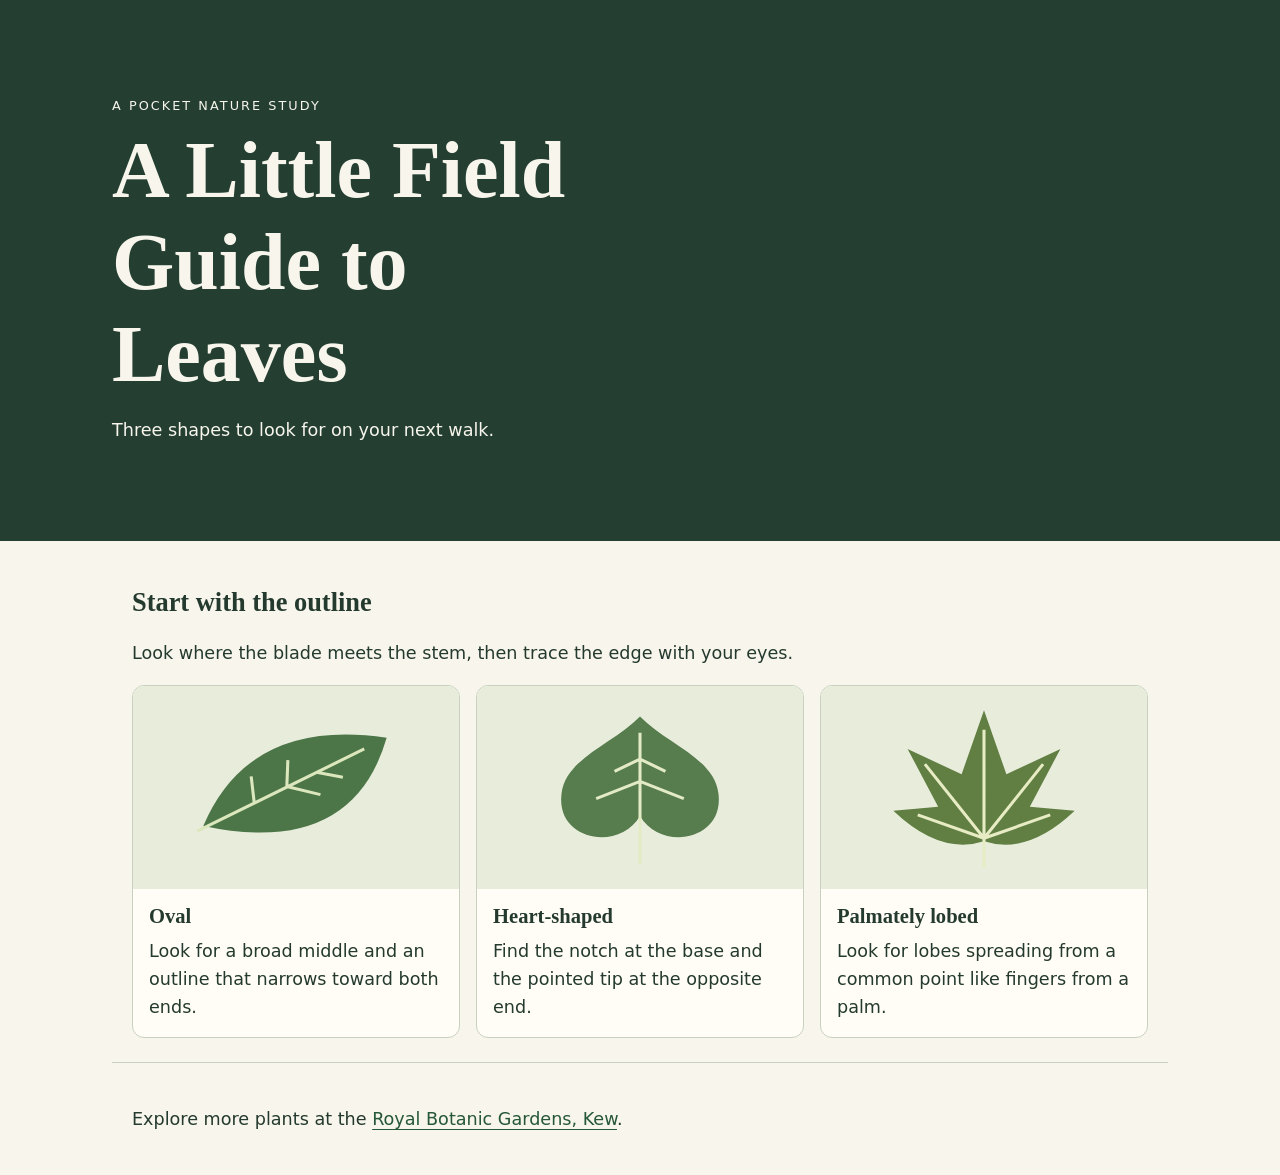
==== index.html @ 1b97a8b7 "Create index.html for leaf guide This HTML file serves as a field guide to leaves, featuring styles " ====
<!doctype html>
<html lang="en">

<head>
    <meta charset="utf-8" />
    <meta name="viewport" content="width=device-width, initial-scale=1" />
    <title>A Little Field Guide to Leaves</title>
    <style>
        * {
            box-sizing: border-box;
        }

        body {
            margin: 0;
            background: #f7f5ec;
            color: #253a2e;
            font: 1.1rem/1.6 system-ui, sans-serif;
        }

        header {
            background: #243f31;
            color: #f7f5ec;
            padding: clamp(2.5rem, 8vw, 6rem) 1.25rem;
        }

        .wrap,
        main,
        footer {
            max-width: 66rem;
            margin: auto;
        }

        header p,
        h1 {
            margin: 0;
        }

        .label {
            text-transform: uppercase;
            letter-spacing: .16em;
            font-size: .8rem;
        }

        h1,
        h2,
        h3 {
            font-family: Georgia, serif;
            line-height: 1.15;
        }

        h1 {
            font-size: clamp(2.5rem, 7vw, 5rem);
            max-width: 12ch;
            margin: .5rem 0 1rem;
        }

        main,
        footer {
            padding: 1.5rem 1.25rem;
        }

        .cards {
            display: grid;
            grid-template-columns: repeat(auto-fit, minmax(min(100%, 16rem), 1fr));
            gap: 1rem;
            list-style: none;
            margin: 0;
            padding: 0;
        }

        .cards li {
            border: 1px solid #c8d1c0;
            background: #fffdf6;
            border-radius: .75rem;
            overflow: hidden;
        }

        img {
            width: 100%;
            height: auto;
            display: block;
            background: #e8eddb;
        }

        .notes {
            padding: 1rem;
        }

        h3,
        .notes p {
            margin: 0;
        }

        .notes p {
            margin-top: .5rem;
        }

        footer {
            border-top: 1px solid #c8d1c0;
        }

        a {
            color: #255738;
            text-underline-offset: .2em;
        }
    </style>
</head>

<body>
    <header>
        <div class="wrap">
            <p class="label">A pocket nature study</p>
            <h1>A Little Field Guide to Leaves</h1>
            <p>Three shapes to look for on your next walk.</p>
        </div>
    </header>

    <main>
        <section aria-labelledby="shapes">
            <h2 id="shapes">Start with the outline</h2>
            <p>Look where the blade meets the stem, then trace the edge with your eyes.</p>
            <ul class="cards" role="list">
                <li>
                    <img width="320" height="200" alt="An oval green leaf with a smooth edge and pointed tip"
                        src="data:image/svg+xml,%3Csvg xmlns='http://www.w3.org/2000/svg' viewBox='0 0 320 200'%3E%3Cpath fill='%234c7548' d='M69 138Q114 31 249 51Q215 169 69 138Z'/%3E%3Cpath fill='none' stroke='%23dce7bd' stroke-width='3' d='M63 143L227 62M119 115L116 89M151 99L152 73M151 99L184 107M180 85L206 90'/%3E%3C/svg%3E" />
                    <div class="notes">
                        <h3>Oval</h3>
                        <p>Look for a broad middle and an outline that narrows toward both ends.</p>
                    </div>
                </li>
                <li>
                    <img width="320" height="200" alt="A heart-shaped leaf with a notch where the stem meets the blade"
                        src="data:image/svg+xml,%3Csvg xmlns='http://www.w3.org/2000/svg' viewBox='0 0 320 200'%3E%3Cpath fill='%23577c4e' d='M160 128C140 163 77 153 83 106C87 71 134 57 160 30C186 57 233 71 237 106C243 153 180 163 160 128Z'/%3E%3Cpath fill='none' stroke='%23e3ebc5' stroke-width='3' d='M160 176V46M160 94L117 111M160 94L203 111M160 72L135 84M160 72L185 84'/%3E%3C/svg%3E" />
                    <div class="notes">
                        <h3>Heart-shaped</h3>
                        <p>Find the notch at the base and the pointed tip at the opposite end.</p>
                    </div>
                </li>
                <li>
                    <img width="320" height="200" alt="A green leaf with five lobes radiating from its base"
                        src="data:image/svg+xml,%3Csvg xmlns='http://www.w3.org/2000/svg' viewBox='0 0 320 200'%3E%3Cpath fill='%23617f43' d='M160 153Q117 167 71 123L115 119L85 62L138 87L160 24L182 87L235 62L205 119L249 123Q203 167 160 153Z'/%3E%3Cpath fill='none' stroke='%23e7ecc4' stroke-width='3' d='M160 179V43M160 150L102 77M160 150L218 77M160 150L95 127M160 150L225 127'/%3E%3C/svg%3E" />
                    <div class="notes">
                        <h3>Palmately lobed</h3>
                        <p>Look for lobes spreading from a common point like fingers from a palm.</p>
                    </div>
                </li>
            </ul>
        </section>
    </main>

    <footer>
        <p>Explore more plants at the <a href="https://www.kew.org/">Royal Botanic Gardens, Kew</a>.</p>
    </footer>
</body>

</html>
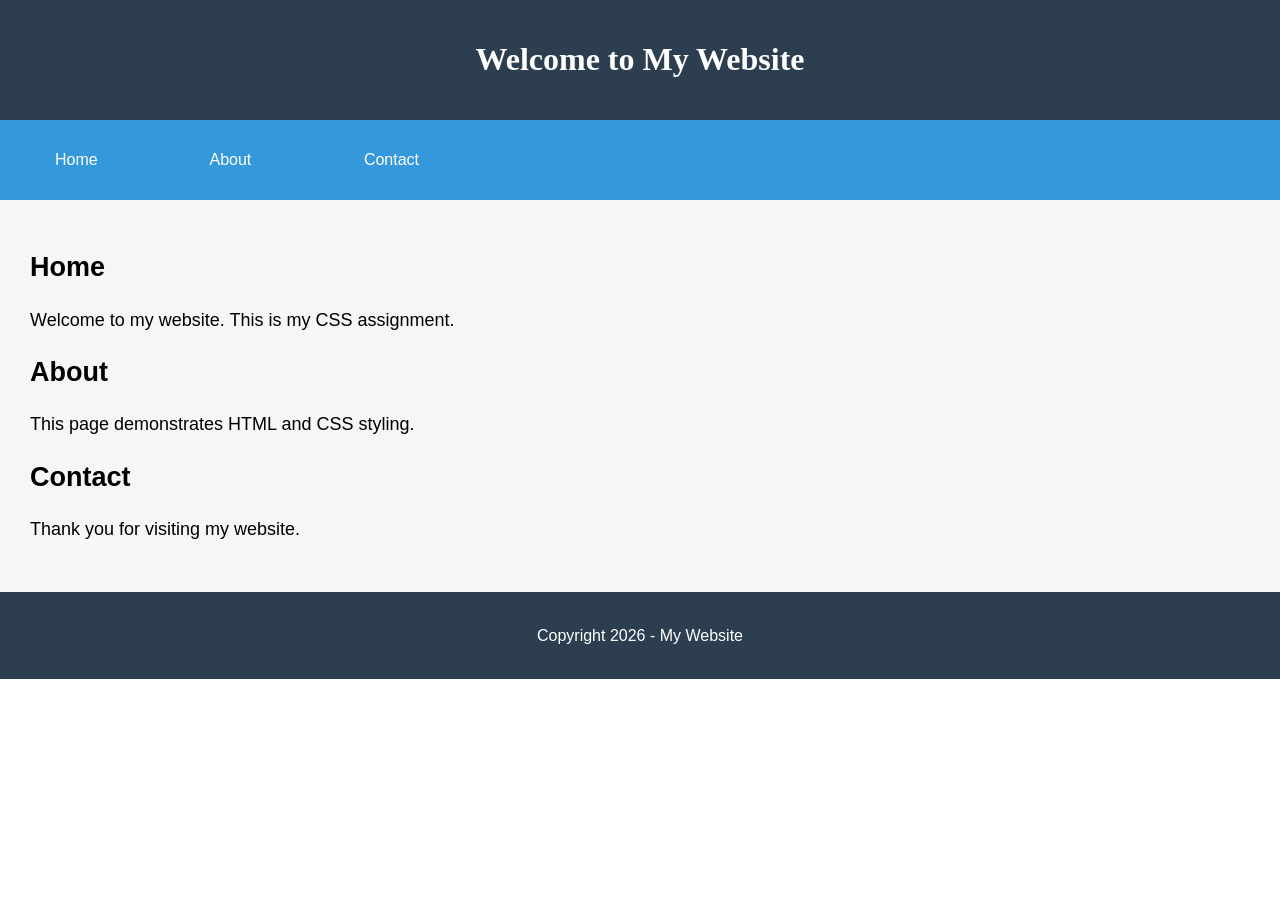
==== commit b48267cc: "Revise index.html for new website layout Updated the HTML structure and styles for the website." ====
--- a/index.html
+++ b/index.html
@@ -1,156 +1,106 @@
-<!doctype html>
+
+<!DOCTYPE html>
 <html lang="en">
+<head>
+    <meta charset="UTF-8">
+    <meta name="viewport" content="width=device-width, initial-scale=1.0">
+    <title>My Website</title>
 
-<head>
-    <meta charset="utf-8" />
-    <meta name="viewport" content="width=device-width, initial-scale=1" />
-    <title>A Little Field Guide to Leaves</title>
     <style>
-        * {
-            box-sizing: border-box;
-        }
-
+        /* Body */
         body {
-            margin: 0;
-            background: #f7f5ec;
-            color: #253a2e;
-            font: 1.1rem/1.6 system-ui, sans-serif;
-        }
-
-        header {
-            background: #243f31;
-            color: #f7f5ec;
-            padding: clamp(2.5rem, 8vw, 6rem) 1.25rem;
-        }
-
-        .wrap,
-        main,
-        footer {
-            max-width: 66rem;
-            margin: auto;
-        }
-
-        header p,
-        h1 {
+            font-family: Arial, sans-serif;
+            font-size: 16px;
             margin: 0;
         }
 
-        .label {
-            text-transform: uppercase;
-            letter-spacing: .16em;
-            font-size: .8rem;
+        /* Header */
+        header {
+            background-color: #2C3E50;
+            padding: 20px;
         }
 
-        h1,
-        h2,
-        h3 {
-            font-family: Georgia, serif;
-            line-height: 1.15;
+        /* Navigation */
+        nav {
+            background-color: #3498DB;
+            padding: 15px;
         }
 
-        h1 {
-            font-size: clamp(2.5rem, 7vw, 5rem);
-            max-width: 12ch;
-            margin: .5rem 0 1rem;
+        /* Main */
+        main {
+            background-color: #F4F6F7;
+            font-size: 18px;
+            padding: 30px;
+            min-height: 300px;
         }
 
-        main,
+        /* Footer */
         footer {
-            padding: 1.5rem 1.25rem;
+            background-color: #2C3E50;
+            color: white;
+            text-align: center;
+            padding: 15px;
         }
 
-        .cards {
-            display: grid;
-            grid-template-columns: repeat(auto-fit, minmax(min(100%, 16rem), 1fr));
-            gap: 1rem;
-            list-style: none;
-            margin: 0;
-            padding: 0;
+        /* List items */
+        li {
+            display: inline-block;
+            width: 150px;
         }
 
-        .cards li {
-            border: 1px solid #c8d1c0;
-            background: #fffdf6;
-            border-radius: .75rem;
-            overflow: hidden;
+        /* Heading */
+        h1 {
+            text-align: center;
+            font-family: Georgia, serif;
+            color: white;
         }
 
-        img {
-            width: 100%;
-            height: auto;
-            display: block;
-            background: #e8eddb;
+        /* Paragraph */
+        p {
+            line-height: 1.6;
         }
 
-        .notes {
-            padding: 1rem;
-        }
-
-        h3,
-        .notes p {
-            margin: 0;
-        }
-
-        .notes p {
-            margin-top: .5rem;
-        }
-
-        footer {
-            border-top: 1px solid #c8d1c0;
-        }
-
-        a {
-            color: #255738;
-            text-underline-offset: .2em;
+        nav a {
+            color: white;
+            text-decoration: none;
         }
     </style>
 </head>
 
 <body>
+
     <header>
-        <div class="wrap">
-            <p class="label">A pocket nature study</p>
-            <h1>A Little Field Guide to Leaves</h1>
-            <p>Three shapes to look for on your next walk.</p>
-        </div>
+        <h1>Welcome to My Website</h1>
     </header>
 
+    <nav>
+        <ul>
+            <li><a href="#home">Home</a></li>
+            <li><a href="#about">About</a></li>
+            <li><a href="#contact">Contact</a></li>
+        </ul>
+    </nav>
+
     <main>
-        <section aria-labelledby="shapes">
-            <h2 id="shapes">Start with the outline</h2>
-            <p>Look where the blade meets the stem, then trace the edge with your eyes.</p>
-            <ul class="cards" role="list">
-                <li>
-                    <img width="320" height="200" alt="An oval green leaf with a smooth edge and pointed tip"
-                        src="data:image/svg+xml,%3Csvg xmlns='http://www.w3.org/2000/svg' viewBox='0 0 320 200'%3E%3Cpath fill='%234c7548' d='M69 138Q114 31 249 51Q215 169 69 138Z'/%3E%3Cpath fill='none' stroke='%23dce7bd' stroke-width='3' d='M63 143L227 62M119 115L116 89M151 99L152 73M151 99L184 107M180 85L206 90'/%3E%3C/svg%3E" />
-                    <div class="notes">
-                        <h3>Oval</h3>
-                        <p>Look for a broad middle and an outline that narrows toward both ends.</p>
-                    </div>
-                </li>
-                <li>
-                    <img width="320" height="200" alt="A heart-shaped leaf with a notch where the stem meets the blade"
-                        src="data:image/svg+xml,%3Csvg xmlns='http://www.w3.org/2000/svg' viewBox='0 0 320 200'%3E%3Cpath fill='%23577c4e' d='M160 128C140 163 77 153 83 106C87 71 134 57 160 30C186 57 233 71 237 106C243 153 180 163 160 128Z'/%3E%3Cpath fill='none' stroke='%23e3ebc5' stroke-width='3' d='M160 176V46M160 94L117 111M160 94L203 111M160 72L135 84M160 72L185 84'/%3E%3C/svg%3E" />
-                    <div class="notes">
-                        <h3>Heart-shaped</h3>
-                        <p>Find the notch at the base and the pointed tip at the opposite end.</p>
-                    </div>
-                </li>
-                <li>
-                    <img width="320" height="200" alt="A green leaf with five lobes radiating from its base"
-                        src="data:image/svg+xml,%3Csvg xmlns='http://www.w3.org/2000/svg' viewBox='0 0 320 200'%3E%3Cpath fill='%23617f43' d='M160 153Q117 167 71 123L115 119L85 62L138 87L160 24L182 87L235 62L205 119L249 123Q203 167 160 153Z'/%3E%3Cpath fill='none' stroke='%23e7ecc4' stroke-width='3' d='M160 179V43M160 150L102 77M160 150L218 77M160 150L95 127M160 150L225 127'/%3E%3C/svg%3E" />
-                    <div class="notes">
-                        <h3>Palmately lobed</h3>
-                        <p>Look for lobes spreading from a common point like fingers from a palm.</p>
-                    </div>
-                </li>
-            </ul>
+        <section id="home">
+            <h2>Home</h2>
+            <p>Welcome to my website. This is my CSS assignment.</p>
+        </section>
+
+        <section id="about">
+            <h2>About</h2>
+            <p>This page demonstrates HTML and CSS styling.</p>
+        </section>
+
+        <section id="contact">
+            <h2>Contact</h2>
+            <p>Thank you for visiting my website.</p>
         </section>
     </main>
 
     <footer>
-        <p>Explore more plants at the <a href="https://www.kew.org/">Royal Botanic Gardens, Kew</a>.</p>
+        <p>Copyright 2026 - My Website</p>
     </footer>
+
 </body>
-
 </html>
